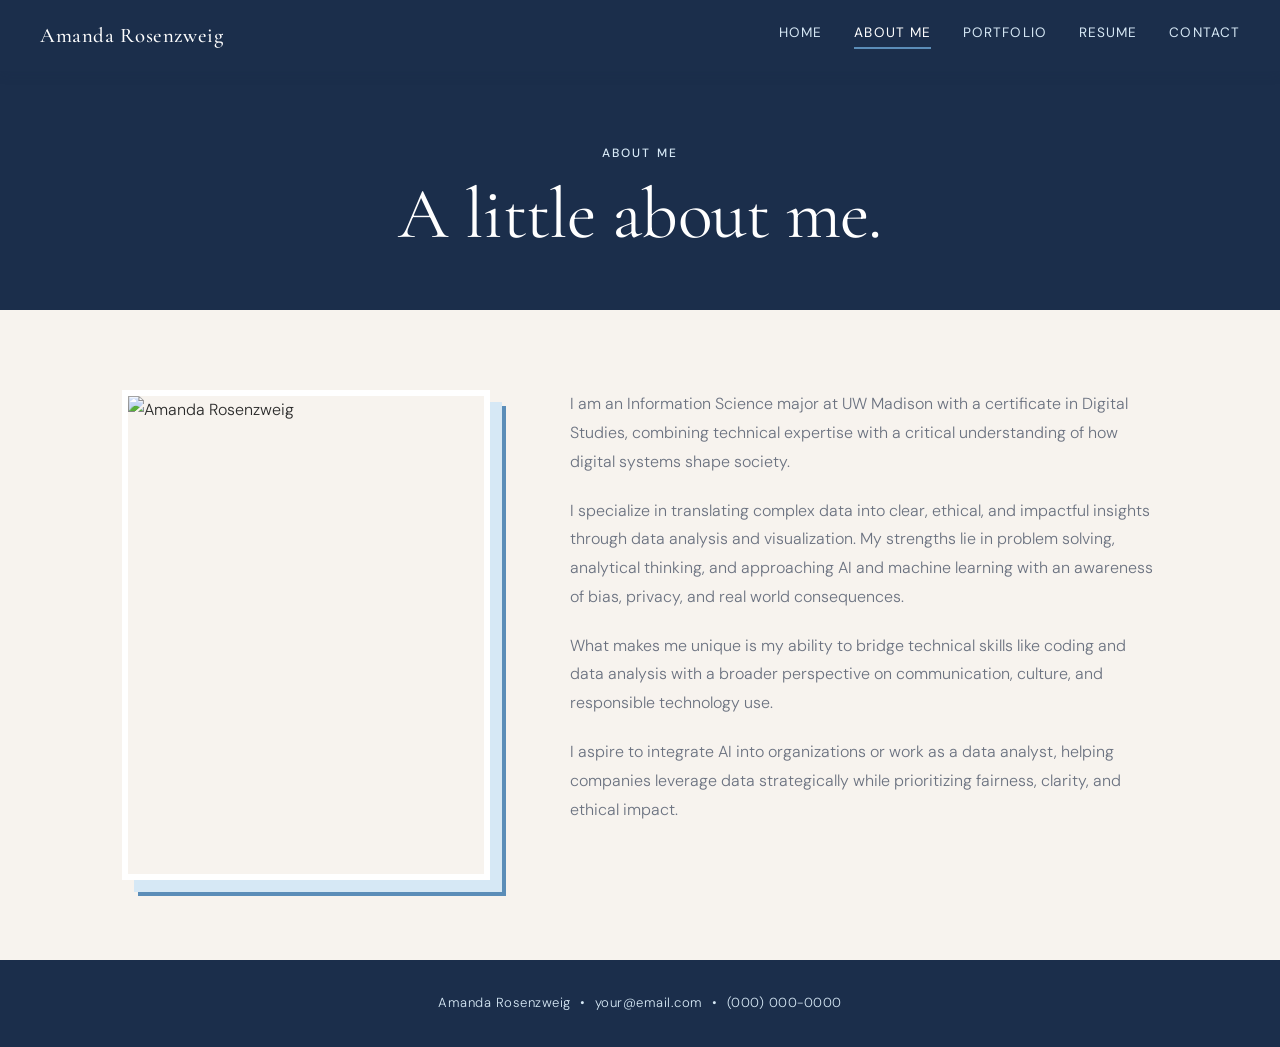
==== about.html @ 4d3afd57 "Add files via upload" ====
<!DOCTYPE html>
<html lang="en">
<head>
  <meta charset="UTF-8" />
  <meta name="viewport" content="width=device-width, initial-scale=1.0"/>
  <title>About Me | Amanda Rosenzweig</title>
  <link rel="stylesheet" href="style.css" />
  <link href="https://fonts.googleapis.com/css2?family=Cormorant+Garamond:wght@300;400;500;600&family=DM+Sans:wght@300;400;500&display=swap" rel="stylesheet"/>
</head>
<body>

  <header>
    <div class="nav-name">Amanda Rosenzweig</div>
    <nav>
      <a href="index.html">Home</a>
      <a href="about.html" class="active">About Me</a>
      <a href="portfolio.html">Portfolio</a>
      <a href="resume.html">Resume</a>
      <a href="contact.html">Contact</a>
    </nav>
  </header>

  <main>
    <section class="page-hero">
      <p class="section-label">About Me</p>
      <h1>A little about me.</h1>
    </section>

    <section class="about-content">
      <div class="about-image">
        <div class="headshot-frame">
          <img src="headshot.jpg" alt="Amanda Rosenzweig" />
        </div>
      </div>
      <div class="about-text">
        <p>I am an Information Science major at UW Madison with a certificate in Digital Studies, combining technical expertise with a critical understanding of how digital systems shape society.</p>
        <p>I specialize in translating complex data into clear, ethical, and impactful insights through data analysis and visualization. My strengths lie in problem solving, analytical thinking, and approaching AI and machine learning with an awareness of bias, privacy, and real world consequences.</p>
        <p>What makes me unique is my ability to bridge technical skills like coding and data analysis with a broader perspective on communication, culture, and responsible technology use.</p>
        <p>I aspire to integrate AI into organizations or work as a data analyst, helping companies leverage data strategically while prioritizing fairness, clarity, and ethical impact.</p>
      </div>
    </section>
  </main>

  <footer>
    <p>Amanda Rosenzweig &nbsp;&bull;&nbsp; <a href="mailto:your@email.com">your@email.com</a> &nbsp;&bull;&nbsp; <a href="tel:+10000000000">(000) 000-0000</a></p>
  </footer>

</body>
</html>
---- style.css ----
/* ===========================
   CSS VARIABLES
   =========================== */
:root {
  --navy:   #1b2e4b;
  --blue:   #5b8db8;
  --light-blue: #d6e8f5;
  --white:  #ffffff;
  --cream:  #f7f3ee;
  --text:   #2a2a2a;
  --text-muted: #6b7280;
  --border: #dde6ef;

  --font-display: 'Cormorant Garamond', Georgia, serif;
  --font-body:    'DM Sans', sans-serif;

  --max-width: 1100px;
  --section-pad: 5rem 2rem;
}

/* ===========================
   RESET & BASE
   =========================== */
*, *::before, *::after {
  box-sizing: border-box;
  margin: 0;
  padding: 0;
}

html {
  scroll-behavior: smooth;
}

body {
  font-family: var(--font-body);
  color: var(--text);
  background-color: var(--cream);
  line-height: 1.7;
  font-size: 1rem;
  font-weight: 300;
}

img {
  max-width: 100%;
  display: block;
}

a {
  color: inherit;
  text-decoration: none;
}

/* ===========================
   HEADER & NAV
   =========================== */
header {
  position: sticky;
  top: 0;
  z-index: 100;
  background-color: var(--navy);
  display: flex;
  align-items: center;
  justify-content: space-between;
  padding: 1.1rem 2.5rem;
  box-shadow: 0 2px 12px rgba(27, 46, 75, 0.15);
}

.nav-name {
  font-family: var(--font-display);
  font-size: 1.3rem;
  font-weight: 500;
  color: var(--white);
  letter-spacing: 0.03em;
}

nav {
  display: flex;
  gap: 2rem;
}

nav a {
  font-family: var(--font-body);
  font-size: 0.85rem;
  font-weight: 400;
  color: var(--light-blue);
  letter-spacing: 0.08em;
  text-transform: uppercase;
  padding-bottom: 3px;
  border-bottom: 2px solid transparent;
  transition: color 0.2s, border-color 0.2s;
}

nav a:hover {
  color: var(--white);
}

nav a.active {
  color: var(--white);
  border-bottom-color: var(--blue);
}

/* ===========================
   BUTTONS
   =========================== */
.btn {
  display: inline-block;
  background-color: var(--navy);
  color: var(--white);
  font-family: var(--font-body);
  font-size: 0.85rem;
  font-weight: 400;
  letter-spacing: 0.08em;
  text-transform: uppercase;
  padding: 0.8rem 2rem;
  border: 2px solid var(--navy);
  transition: background-color 0.2s, color 0.2s;
}

.btn:hover {
  background-color: transparent;
  color: var(--navy);
}

.btn-outline {
  display: inline-block;
  background-color: transparent;
  color: var(--navy);
  font-family: var(--font-body);
  font-size: 0.85rem;
  font-weight: 400;
  letter-spacing: 0.08em;
  text-transform: uppercase;
  padding: 0.65rem 1.5rem;
  border: 1.5px solid var(--navy);
  transition: background-color 0.2s, color 0.2s;
}

.btn-outline:hover {
  background-color: var(--navy);
  color: var(--white);
}

/* ===========================
   SECTION LABELS
   =========================== */
.section-label {
  font-family: var(--font-body);
  font-size: 0.75rem;
  font-weight: 500;
  letter-spacing: 0.18em;
  text-transform: uppercase;
  color: var(--blue);
  margin-bottom: 0.75rem;
}

/* ===========================
   HEADINGS
   =========================== */
h1 {
  font-family: var(--font-display);
  font-size: clamp(2.8rem, 6vw, 4.5rem);
  font-weight: 400;
  line-height: 1.1;
  color: var(--navy);
  letter-spacing: -0.01em;
}

h2 {
  font-family: var(--font-display);
  font-size: clamp(1.5rem, 3vw, 2rem);
  font-weight: 500;
  color: var(--navy);
  line-height: 1.25;
  margin-bottom: 1rem;
}

/* ===========================
   HERO (HOME)
   =========================== */
.hero {
  max-width: var(--max-width);
  margin: 0 auto;
  padding: 6rem 2rem 5rem;
  display: grid;
  grid-template-columns: 1fr 1fr;
  gap: 4rem;
  align-items: center;
}

.hero-eyebrow {
  font-size: 0.78rem;
  font-weight: 500;
  letter-spacing: 0.16em;
  text-transform: uppercase;
  color: var(--blue);
  margin-bottom: 1rem;
}

.hero-text h1 {
  margin-bottom: 1.25rem;
}

.hero-sub {
  color: var(--text-muted);
  font-size: 1.05rem;
  max-width: 480px;
  margin-bottom: 2rem;
}

/* ===========================
   HEADSHOT
   =========================== */
.headshot-frame {
  width: 100%;
  max-width: 380px;
  aspect-ratio: 3 / 4;
  overflow: hidden;
  border: 6px solid var(--white);
  box-shadow: 12px 12px 0px var(--light-blue), 16px 16px 0px var(--blue);
  margin-left: auto;
}

.headshot-frame img {
  width: 100%;
  height: 100%;
  object-fit: cover;
}

/* Placeholder if no image yet */
.headshot-frame:not(:has(img[src])) {
  background-color: var(--light-blue);
  display: flex;
  align-items: center;
  justify-content: center;
}

/* ===========================
   FEATURED PROJECT (HOME)
   =========================== */
.featured {
  background-color: var(--white);
  padding: var(--section-pad);
}

.featured > .section-label {
  max-width: var(--max-width);
  margin: 0 auto 2rem;
  padding: 0 2rem;
  display: block;
}

.project-preview {
  max-width: var(--max-width);
  margin: 0 auto;
  padding: 0 2rem;
  display: grid;
  grid-template-columns: 1fr 1fr;
  gap: 4rem;
  align-items: center;
}

.project-img-placeholder {
  background: linear-gradient(135deg, var(--light-blue), var(--blue));
  aspect-ratio: 16 / 9;
  display: flex;
  align-items: flex-end;
  padding: 1.5rem;
}

.project-img-placeholder span {
  font-family: var(--font-display);
  font-size: 1.1rem;
  color: var(--white);
}

.project-preview-text p {
  color: var(--text-muted);
  margin-bottom: 1.5rem;
  font-size: 0.97rem;
}

.link-arrow {
  font-size: 0.85rem;
  font-weight: 500;
  letter-spacing: 0.05em;
  color: var(--blue);
  transition: color 0.2s;
}

.link-arrow:hover {
  color: var(--navy);
}

/* ===========================
   PAGE HERO (inner pages)
   =========================== */
.page-hero {
  background-color: var(--navy);
  padding: 4.5rem 2rem 3.5rem;
  text-align: center;
}

.page-hero .section-label {
  color: var(--light-blue);
}

.page-hero h1 {
  color: var(--white);
}

/* ===========================
   ABOUT PAGE
   =========================== */
.about-content {
  max-width: var(--max-width);
  margin: 0 auto;
  padding: var(--section-pad);
  display: grid;
  grid-template-columns: 1fr 1.6fr;
  gap: 5rem;
  align-items: start;
}

.about-text p {
  color: var(--text-muted);
  margin-bottom: 1.25rem;
  font-size: 1rem;
  line-height: 1.8;
}

.about-text p:last-child {
  margin-bottom: 0;
}

/* ===========================
   PORTFOLIO PAGE
   =========================== */
.projects {
  max-width: var(--max-width);
  margin: 0 auto;
  padding: var(--section-pad);
}

.project-card {
  display: grid;
  grid-template-columns: 80px 1fr;
  gap: 2.5rem;
  align-items: start;
  padding: 2.5rem 0;
}

.project-number {
  font-family: var(--font-display);
  font-size: 3.5rem;
  font-weight: 300;
  color: var(--light-blue);
  line-height: 1;
  padding-top: 0.3rem;
}

.project-body p {
  color: var(--text-muted);
  margin-bottom: 1rem;
  font-size: 0.97rem;
}

.project-links {
  display: flex;
  gap: 1rem;
  margin-top: 1.75rem;
  flex-wrap: wrap;
}

.project-divider {
  height: 1px;
  background-color: var(--border);
}

/* ===========================
   RESUME PAGE
   =========================== */
.resume-embed {
  max-width: 900px;
  margin: 0 auto;
  padding: var(--section-pad);
}

.resume-embed iframe {
  width: 100%;
  height: 80vh;
  border: 1px solid var(--border);
  display: block;
}

.resume-fallback {
  font-size: 0.85rem;
  color: var(--text-muted);
  margin-top: 1rem;
  text-align: center;
}

.resume-fallback a {
  color: var(--blue);
  text-decoration: underline;
}

/* ===========================
   CONTACT PAGE
   =========================== */
.contact-content {
  max-width: 600px;
  margin: 0 auto;
  padding: var(--section-pad);
  text-align: center;
}

.contact-intro {
  color: var(--text-muted);
  font-size: 1.05rem;
  margin-bottom: 3rem;
}

.contact-links {
  display: flex;
  flex-direction: column;
  gap: 1.5rem;
}

.contact-item {
  display: flex;
  flex-direction: column;
  align-items: center;
  gap: 0.25rem;
  padding: 1.75rem;
  background-color: var(--white);
  border: 1px solid var(--border);
  transition: box-shadow 0.2s, border-color 0.2s;
}

.contact-item:hover {
  border-color: var(--blue);
  box-shadow: 0 4px 16px rgba(91, 141, 184, 0.15);
}

.contact-label {
  font-size: 0.72rem;
  font-weight: 500;
  letter-spacing: 0.15em;
  text-transform: uppercase;
  color: var(--blue);
}

.contact-value {
  font-family: var(--font-display);
  font-size: 1.4rem;
  color: var(--navy);
}

/* ===========================
   FOOTER
   =========================== */
footer {
  background-color: var(--navy);
  text-align: center;
  padding: 2rem;
  font-size: 0.82rem;
  color: var(--light-blue);
  letter-spacing: 0.04em;
}

footer a {
  color: var(--light-blue);
  transition: color 0.2s;
}

footer a:hover {
  color: var(--white);
}

/* ===========================
   RESPONSIVE
   =========================== */
@media (max-width: 768px) {
  header {
    flex-direction: column;
    gap: 1rem;
    padding: 1rem 1.5rem;
  }

  nav {
    gap: 1.25rem;
    flex-wrap: wrap;
    justify-content: center;
  }

  .hero,
  .project-preview,
  .about-content {
    grid-template-columns: 1fr;
    gap: 2.5rem;
    padding: 3rem 1.5rem;
  }

  .headshot-frame {
    max-width: 260px;
    margin: 0 auto;
  }

  .hero-text h1 {
    font-size: 2.5rem;
  }

  .project-card {
    grid-template-columns: 1fr;
    gap: 0.75rem;
  }

  .project-number {
    font-size: 2rem;
  }

  .resume-embed iframe {
    height: 60vh;
  }
}
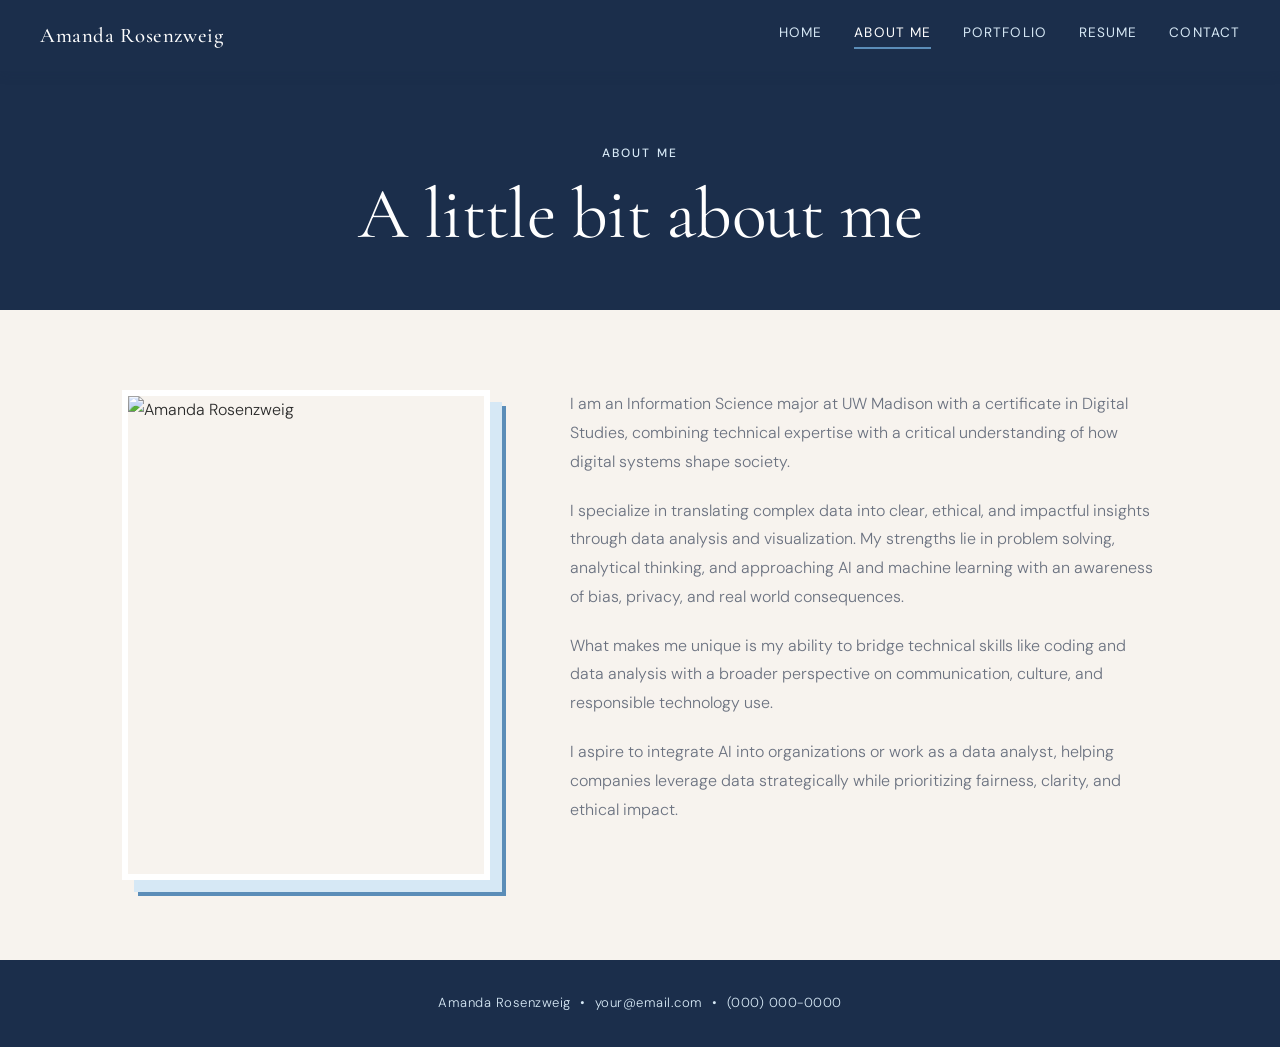
==== commit 8941089f: "Update about.html" ====
--- a/about.html
+++ b/about.html
@@ -23,7 +23,7 @@
   <main>
     <section class="page-hero">
       <p class="section-label">About Me</p>
-      <h1>A little about me.</h1>
+      <h1>A little bit about me</h1>
     </section>
 
     <section class="about-content">
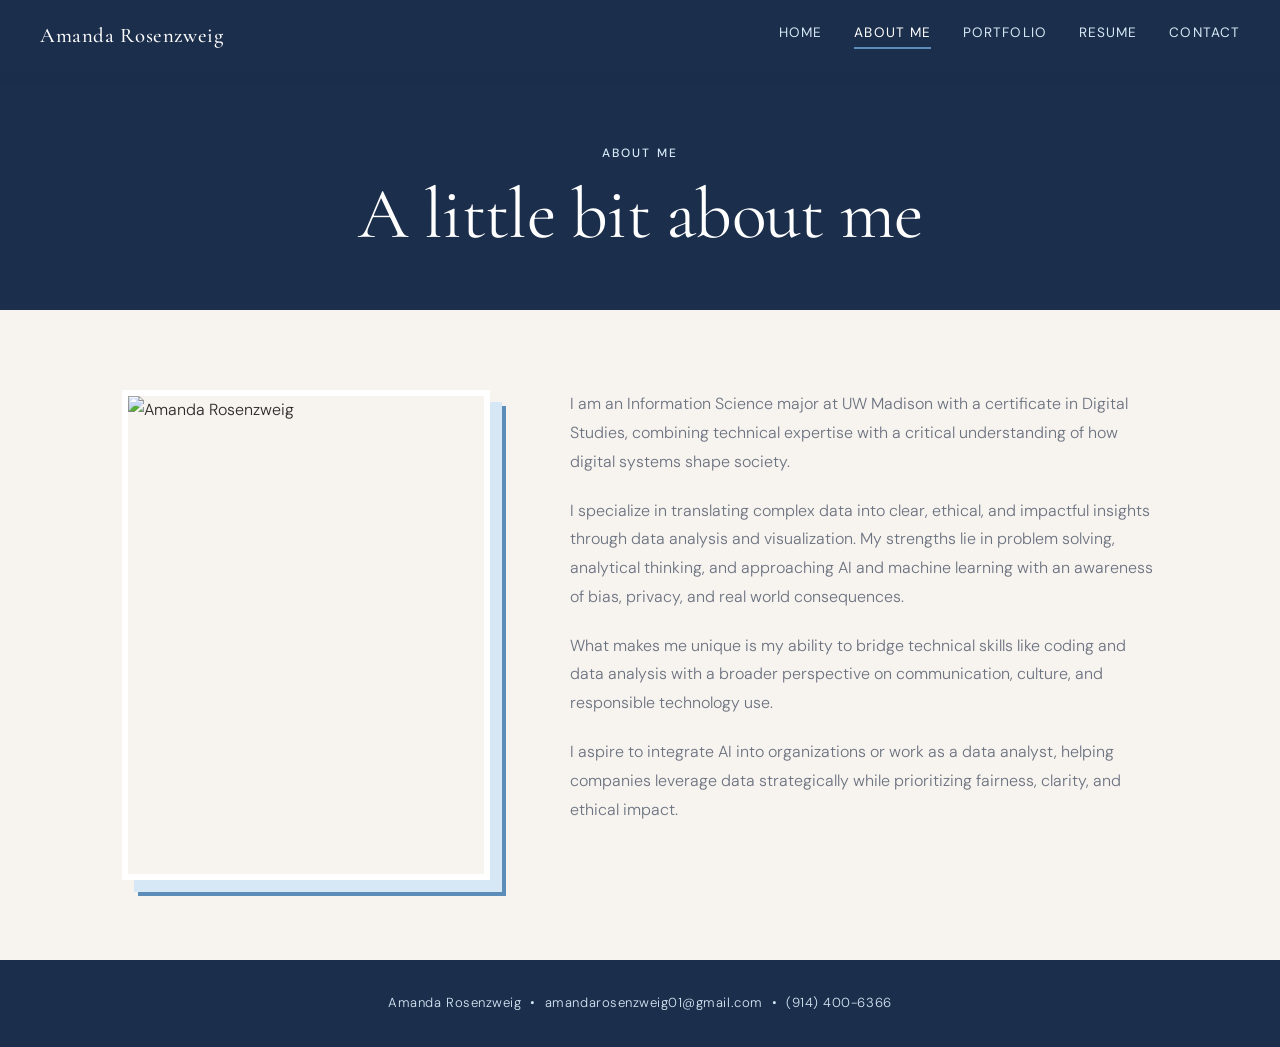
==== commit 09327640: "Update about.html" ====
--- a/about.html
+++ b/about.html
@@ -42,7 +42,7 @@
   </main>
 
   <footer>
-    <p>Amanda Rosenzweig &nbsp;&bull;&nbsp; <a href="mailto:your@email.com">your@email.com</a> &nbsp;&bull;&nbsp; <a href="tel:+10000000000">(000) 000-0000</a></p>
+   <p>Amanda Rosenzweig &nbsp;&bull;&nbsp; <a href="mailto:your@email.com">amandarosenzweig01@gmail.com</a> &nbsp;&bull;&nbsp; <a href="tel:+10000000000">(914) 400-6366</a></p>
   </footer>
 
 </body>
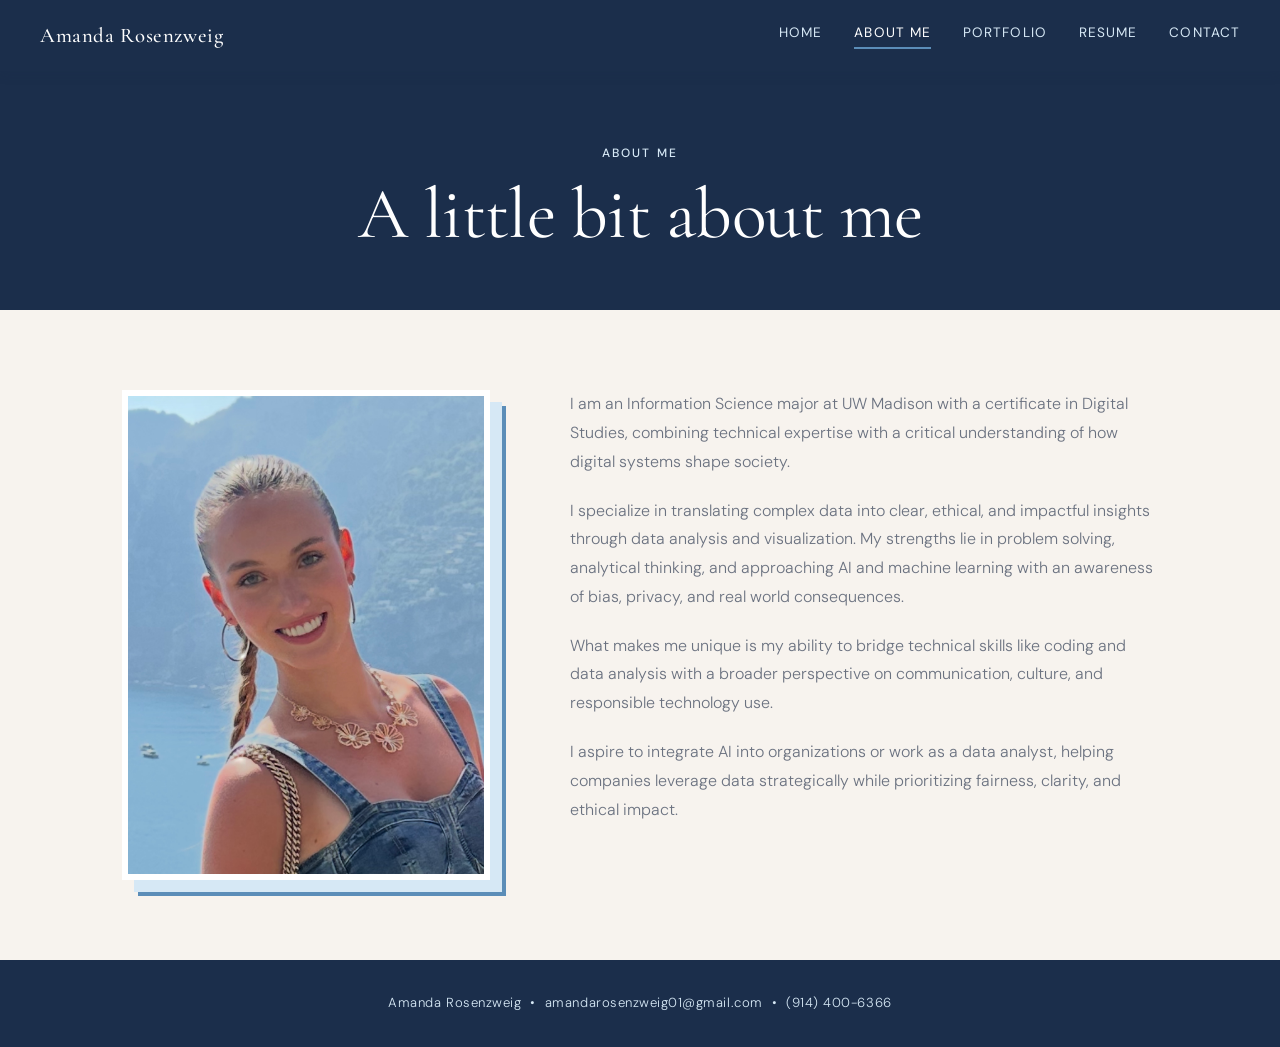
==== commit b9239a8f: "Update about.html" ====
--- a/about.html
+++ b/about.html
@@ -29,7 +29,7 @@
     <section class="about-content">
       <div class="about-image">
         <div class="headshot-frame">
-          <img src="headshot.jpg" alt="Amanda Rosenzweig" />
+          <img src="Me.jpg" alt="Amanda Rosenzweig" />
         </div>
       </div>
       <div class="about-text">
--- a/style.css
+++ b/style.css
@@ -353,7 +353,7 @@
   font-family: var(--font-display);
   font-size: 3.5rem;
   font-weight: 300;
-  color: var(--light-blue);
+  color: #2e4f73;
   line-height: 1;
   padding-top: 0.3rem;
 }
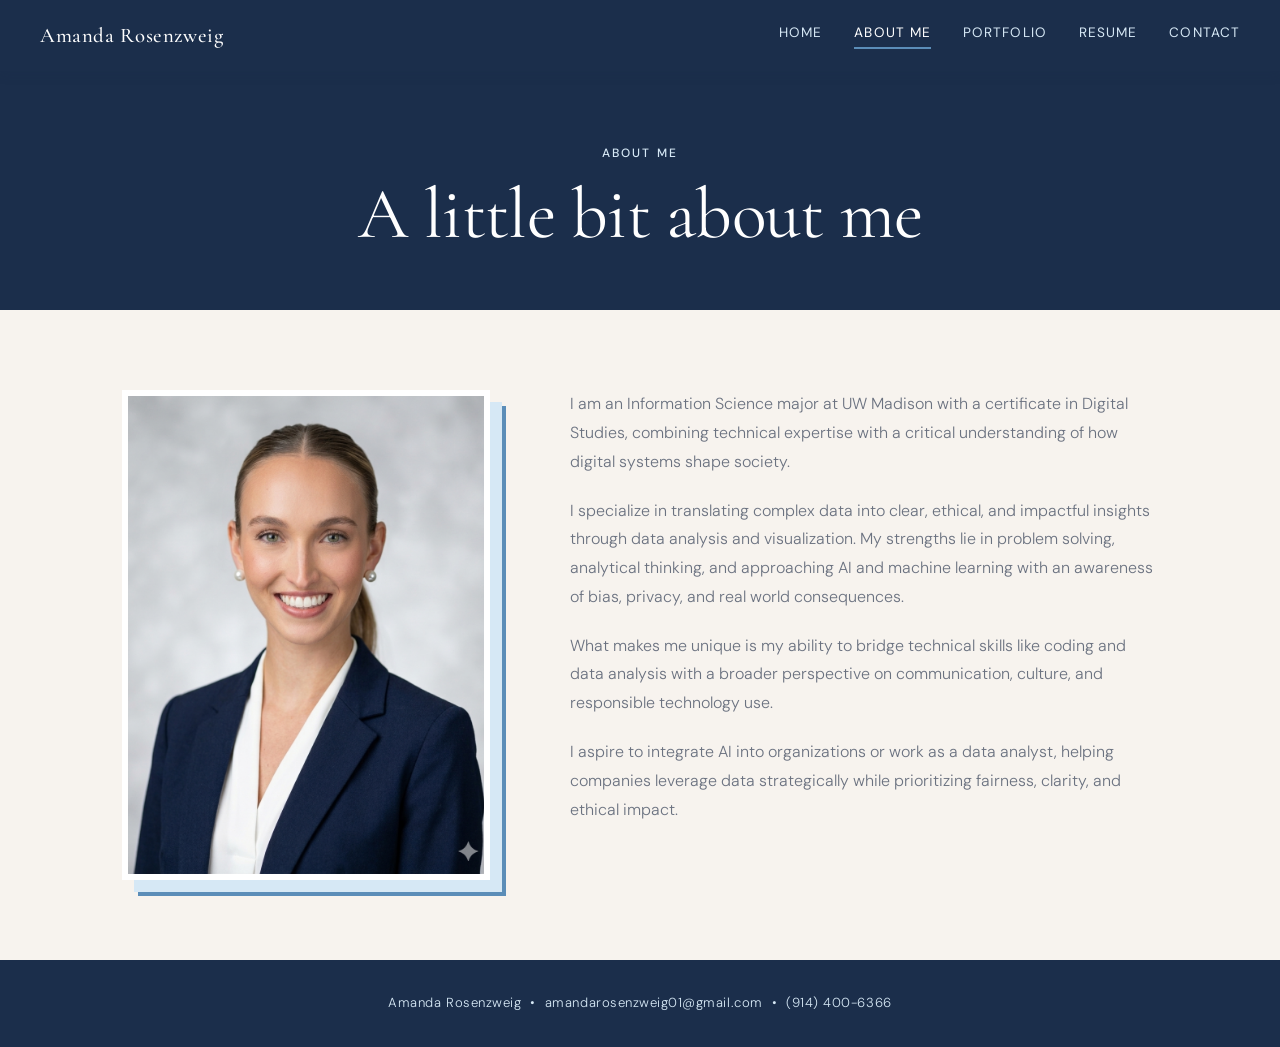
==== commit 8af4fbbd: "Update about.html" ====
--- a/about.html
+++ b/about.html
@@ -29,7 +29,7 @@
     <section class="about-content">
       <div class="about-image">
         <div class="headshot-frame">
-          <img src="Me.jpg" alt="Amanda Rosenzweig" />
+          <img src="Headshot.png" alt="Amanda Rosenzweig" />
         </div>
       </div>
       <div class="about-text">
